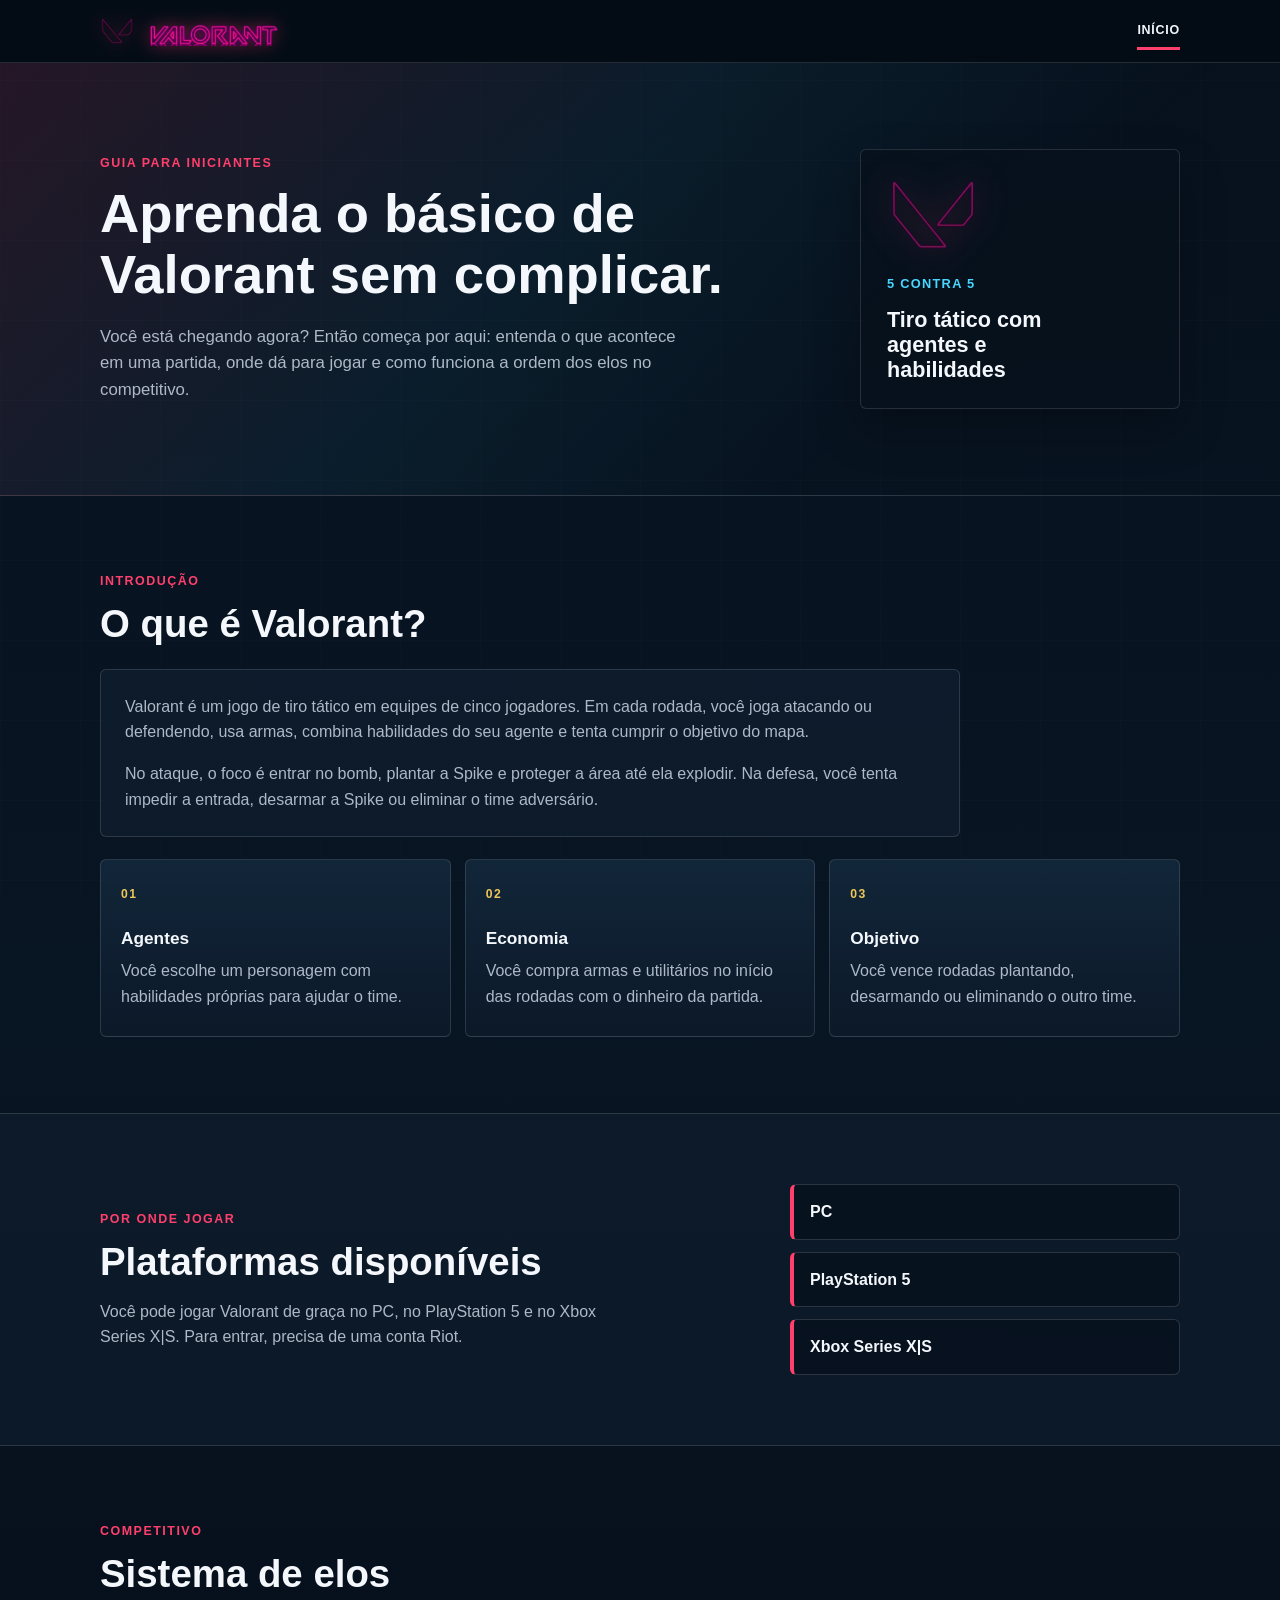
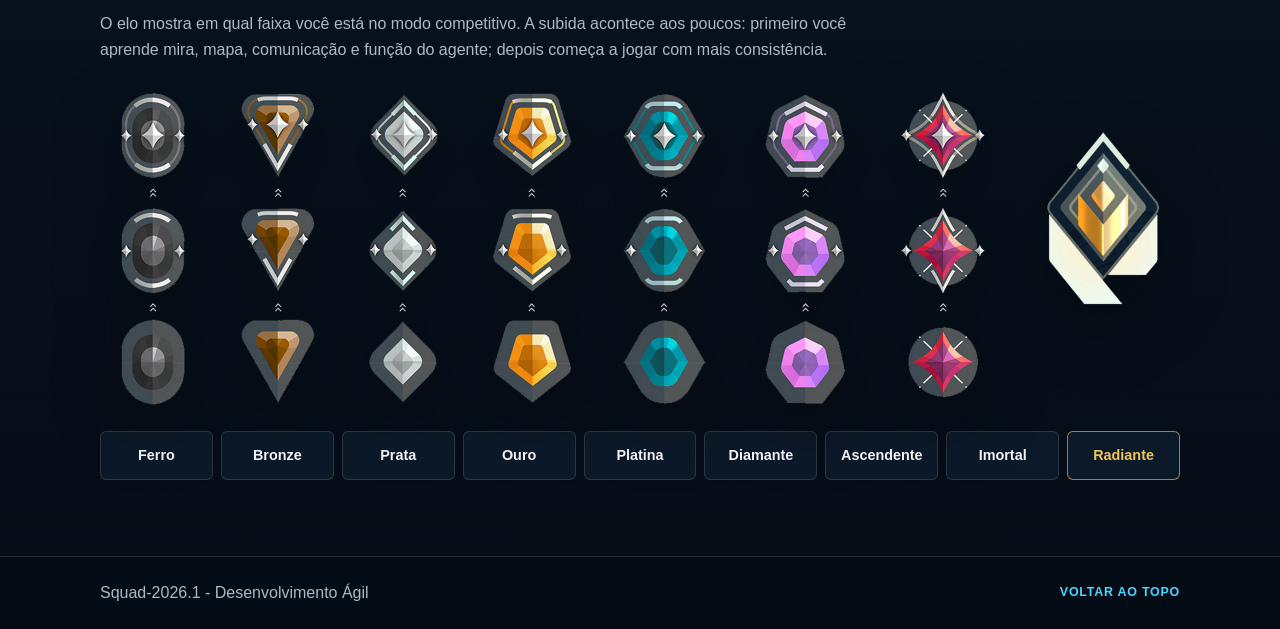
==== index.html @ 1f551fde "Add frontend and delivery documentation" ====
<!DOCTYPE html>
<html lang="pt-BR">
<head>
    <meta charset="UTF-8">
    <meta name="viewport" content="width=device-width, initial-scale=1.0">
    <title>Valorant | Início</title>
    <link rel="stylesheet" href="style.css">
</head>
<body>
    <!-- Cabeçalho -->
    <header class="site-header">
        <div class="container header-row">
            <a class="brand-logo" href="#inicio" aria-label="Valorant - início">
                <img class="brand-mark" src="assets/valorant-mark-transparent.png" alt="">
                <img class="brand-wordmark" src="assets/valorant-logo-transparent.png" alt="Valorant">
            </a>

            <nav class="nav-links" aria-label="Navegação principal">
                <a class="active" href="#inicio">Início</a>
            </nav>
        </div>
    </header>

    <main>
        <!-- Início -->
        <section class="hero-section" id="inicio">
            <div class="container hero-grid">
                <div class="hero-copy">
                    <p class="eyebrow">Guia para iniciantes</p>
                    <h1>Aprenda o básico de Valorant sem complicar.</h1>
                    <p>
                        Você está chegando agora? Então começa por aqui: entenda o que
                        acontece em uma partida, onde dá para jogar e como funciona a
                        ordem dos elos no competitivo.
                    </p>
                </div>

                <div class="hero-card" aria-label="Resumo rápido">
                    <img src="assets/valorant-mark-transparent.png" alt="">
                    <p>5 contra 5</p>
                    <strong>Tiro tático com agentes e habilidades</strong>
                </div>
            </div>
        </section>

        <!-- Introdução ao jogo -->
        <section class="container intro-section" aria-labelledby="intro-title">
            <div class="section-heading">
                <p class="eyebrow">Introdução</p>
                <h2 id="intro-title">O que é Valorant?</h2>
            </div>

            <div class="text-panel">
                <p>
                    Valorant é um jogo de tiro tático em equipes de cinco jogadores.
                    Em cada rodada, você joga atacando ou defendendo, usa armas,
                    combina habilidades do seu agente e tenta cumprir o objetivo do
                    mapa.
                </p>
                <p>
                    No ataque, o foco é entrar no bomb, plantar a Spike e proteger a
                    área até ela explodir. Na defesa, você tenta impedir a entrada,
                    desarmar a Spike ou eliminar o time adversário.
                </p>
            </div>

            <div class="basics-grid" aria-label="Básicos de uma partida">
                <article>
                    <span>01</span>
                    <h3>Agentes</h3>
                    <p>Você escolhe um personagem com habilidades próprias para ajudar o time.</p>
                </article>

                <article>
                    <span>02</span>
                    <h3>Economia</h3>
                    <p>Você compra armas e utilitários no início das rodadas com o dinheiro da partida.</p>
                </article>

                <article>
                    <span>03</span>
                    <h3>Objetivo</h3>
                    <p>Você vence rodadas plantando, desarmando ou eliminando o outro time.</p>
                </article>
            </div>
        </section>

        <!-- Plataformas -->
        <section class="platform-band" id="plataformas">
            <div class="container platform-grid">
                <div>
                    <p class="eyebrow">Por onde jogar</p>
                    <h2>Plataformas disponíveis</h2>
                    <p>
                        Você pode jogar Valorant de graça no PC, no PlayStation 5 e
                        no Xbox Series X|S. Para entrar, precisa de uma conta Riot.
                    </p>
                </div>

                <ul class="platform-list" aria-label="Lista de plataformas">
                    <li>PC</li>
                    <li>PlayStation 5</li>
                    <li>Xbox Series X|S</li>
                </ul>
            </div>
        </section>

        <!-- Sistema de elos -->
        <section class="container ranks-section" id="elos">
            <div class="section-heading">
                <p class="eyebrow">Competitivo</p>
                <h2>Sistema de elos</h2>
                <p>
                    O elo mostra em qual faixa você está no modo competitivo. A subida
                    acontece aos poucos: primeiro você aprende mira, mapa, comunicação
                    e função do agente; depois começa a jogar com mais consistência.
                </p>
            </div>

            <figure class="rank-showcase">
                <img src="assets/valorant-ranks-transparent.png" alt="Ícones dos elos de Valorant, de Ferro até Radiante">
            </figure>

            <ol class="rank-list" aria-label="Ordem dos elos">
                <li>Ferro</li>
                <li>Bronze</li>
                <li>Prata</li>
                <li>Ouro</li>
                <li>Platina</li>
                <li>Diamante</li>
                <li>Ascendente</li>
                <li>Imortal</li>
                <li>Radiante</li>
            </ol>
        </section>
    </main>

    <footer class="site-footer">
        <div class="container footer-row">
            <p>Squad-2026.1 - Desenvolvimento Ágil</p>
            <a href="#inicio">Voltar ao topo</a>
        </div>
    </footer>
</body>
</html>
---- style.css ----
:root {
    /* Variáveis de cor usadas no site inteiro. */
    --bg: #07111d;
    --bg-soft: #0c1a2a;
    --panel: #101f30;
    --panel-light: #14283c;
    --text: #f4f7fb;
    --muted: #aeb9c7;
    --line: rgba(255, 255, 255, 0.13);
    --accent: #ff3f6c;
    --accent-dark: #c91f48;
    --cyan: #49d6ff;
    --gold: #f0c65a;
}

* {
    box-sizing: border-box;
}

html {
    scroll-behavior: smooth;
}

body {
    min-height: 100vh;
    margin: 0;
    background:
        linear-gradient(180deg, #07111d 0%, #081523 45%, #050c16 100%),
        #07111d;
    color: var(--text);
    font-family: Bahnschrift, "Trebuchet MS", "Segoe UI", sans-serif;
    line-height: 1.6;
}

body::before {
    /* Desenha as linhas finas do fundo. */
    position: fixed;
    inset: 0;
    z-index: -1;
    pointer-events: none;
    content: "";
    background-image:
        linear-gradient(rgba(255, 255, 255, 0.035) 1px, transparent 1px),
        linear-gradient(90deg, rgba(255, 255, 255, 0.025) 1px, transparent 1px);
    background-size: 80px 80px;
    opacity: 0.55;
}

img {
    display: block;
    max-width: 100%;
}

a {
    color: inherit;
}

.container {
    width: min(1080px, calc(100% - 32px));
    margin: 0 auto;
}

.site-header {
    /* Mantém o cabeçalho preso no topo ao rolar a página. */
    position: sticky;
    top: 0;
    z-index: 20;
    border-bottom: 1px solid var(--line);
    background: rgba(4, 12, 22, 0.94);
    backdrop-filter: blur(14px);
}

.header-row {
    display: flex;
    min-height: 62px;
    align-items: center;
    justify-content: space-between;
    gap: 22px;
}

.brand-logo {
    /* Junta o símbolo com o nome do Valorant. */
    display: inline-flex;
    align-items: center;
    gap: 9px;
    text-decoration: none;
    outline-offset: 8px;
}

.brand-mark {
    width: 34px;
    height: 34px;
    object-fit: contain;
    filter: drop-shadow(0 0 9px rgba(255, 63, 108, 0.5));
}

.brand-wordmark {
    width: 146px;
    height: auto;
    filter: brightness(1.55) saturate(1.35) drop-shadow(0 0 9px rgba(255, 63, 108, 0.42));
}

.nav-links {
    display: flex;
    align-items: stretch;
    gap: 22px;
}

.nav-links a {
    position: relative;
    display: inline-flex;
    min-height: 62px;
    align-items: center;
    color: rgba(244, 247, 251, 0.62);
    font-size: 0.78rem;
    font-weight: 800;
    letter-spacing: 0.06em;
    text-decoration: none;
    text-transform: uppercase;
}

.nav-links a::after {
    position: absolute;
    right: 0;
    bottom: 12px;
    left: 0;
    height: 3px;
    content: "";
    background: var(--accent);
    transform: scaleX(0);
    transform-origin: left;
    transition: transform 160ms ease;
}

.nav-links a:hover,
.nav-links a:focus-visible,
.nav-links a.active {
    color: var(--text);
}

.nav-links a:hover::after,
.nav-links a:focus-visible::after,
.nav-links a.active::after {
    transform: scaleX(1);
}

.hero-section {
    border-bottom: 1px solid var(--line);
    background: linear-gradient(135deg, rgba(255, 63, 108, 0.12), rgba(73, 214, 255, 0.06) 42%, transparent 72%);
}

.hero-grid {
    /* Divide a primeira seção em duas colunas. */
    display: grid;
    grid-template-columns: minmax(0, 1fr) minmax(230px, 320px);
    gap: clamp(24px, 5vw, 58px);
    align-items: center;
    padding: clamp(50px, 8vw, 86px) 0;
}

.eyebrow {
    margin: 0 0 10px;
    color: var(--accent);
    font-size: 0.78rem;
    font-weight: 900;
    letter-spacing: 0.12em;
    text-transform: uppercase;
}

h1,
h2,
h3,
p {
    margin-top: 0;
}

h1,
h2,
h3 {
    line-height: 1.12;
}

h1 {
    max-width: 760px;
    margin-bottom: 18px;
    font-size: clamp(2rem, 5vw, 3.4rem);
    font-weight: 900;
}

h2 {
    margin-bottom: 16px;
    font-size: clamp(1.55rem, 3.5vw, 2.4rem);
}

h3 {
    margin-bottom: 10px;
    font-size: 1.08rem;
}

p {
    color: var(--muted);
}

.hero-copy p:last-child {
    max-width: 62ch;
    margin-bottom: 0;
    font-size: 1.05rem;
}

.hero-card {
    display: grid;
    gap: 12px;
    padding: 26px;
    border: 1px solid var(--line);
    border-radius: 6px;
    background: rgba(7, 17, 29, 0.72);
    box-shadow: 0 20px 45px rgba(0, 0, 0, 0.26);
}

.hero-card img {
    width: 92px;
    filter: drop-shadow(0 0 18px rgba(255, 63, 108, 0.42));
}

.hero-card p {
    margin: 8px 0 0;
    color: var(--cyan);
    font-size: 0.8rem;
    font-weight: 900;
    letter-spacing: 0.1em;
    text-transform: uppercase;
}

.hero-card strong {
    max-width: 18ch;
    font-size: 1.35rem;
    line-height: 1.16;
}

.intro-section,
.ranks-section {
    padding: clamp(48px, 7vw, 76px) 0;
}

.section-heading {
    max-width: 760px;
    margin-bottom: 24px;
}

.section-heading p:last-child {
    margin-bottom: 0;
}

.text-panel {
    /* Deixa textos maiores dentro de uma caixa. */
    max-width: 860px;
    margin-bottom: 22px;
    padding: 24px;
    border: 1px solid var(--line);
    border-radius: 6px;
    background: rgba(16, 31, 48, 0.72);
}

.text-panel p:last-child {
    margin-bottom: 0;
}

.basics-grid {
    /* Organiza os três cards do básico. */
    display: grid;
    grid-template-columns: repeat(3, minmax(0, 1fr));
    gap: 14px;
}

.basics-grid article {
    min-height: 178px;
    padding: 20px;
    border: 1px solid var(--line);
    border-radius: 6px;
    background: linear-gradient(180deg, rgba(20, 40, 60, 0.9), rgba(12, 26, 42, 0.86));
}

.basics-grid span {
    display: inline-flex;
    margin-bottom: 24px;
    color: var(--gold);
    font-size: 0.76rem;
    font-weight: 900;
    letter-spacing: 0.12em;
}

.basics-grid p {
    margin-bottom: 0;
}

.platform-band {
    border-block: 1px solid var(--line);
    background: rgba(16, 31, 48, 0.6);
}

.platform-grid {
    /* Coloca texto e lista de plataformas lado a lado. */
    display: grid;
    grid-template-columns: minmax(0, 1fr) minmax(260px, 390px);
    gap: clamp(24px, 5vw, 52px);
    align-items: center;
    padding: clamp(42px, 7vw, 70px) 0;
}

.platform-grid p:last-child {
    max-width: 60ch;
    margin-bottom: 0;
}

.platform-list {
    display: grid;
    gap: 12px;
    margin: 0;
    padding: 0;
    list-style: none;
}

.platform-list li {
    padding: 14px 16px;
    border: 1px solid rgba(255, 255, 255, 0.15);
    border-left: 4px solid var(--accent);
    border-radius: 6px;
    background: rgba(7, 17, 29, 0.75);
    color: var(--text);
    font-weight: 900;
}

.rank-showcase {
    /* Espaço da imagem dos elos. */
    margin: 30px 0 26px;
}

.rank-showcase img {
    width: min(100%, 1040px);
    margin: 0 auto;
    filter: drop-shadow(0 22px 34px rgba(0, 0, 0, 0.36));
}

.rank-list {
    display: grid;
    grid-template-columns: repeat(9, minmax(84px, 1fr));
    gap: 8px;
    margin: 0;
    padding: 0;
    list-style: none;
}

.rank-list li {
    padding: 12px 10px;
    border: 1px solid var(--line);
    border-radius: 6px;
    background: rgba(16, 31, 48, 0.72);
    color: var(--text);
    font-size: 0.9rem;
    font-weight: 900;
    text-align: center;
}

.rank-list li:last-child {
    border-color: rgba(240, 198, 90, 0.62);
    color: var(--gold);
}

.site-footer {
    border-top: 1px solid var(--line);
    background: rgba(4, 12, 22, 0.9);
}

.footer-row {
    display: flex;
    min-height: 72px;
    align-items: center;
    justify-content: space-between;
    gap: 16px;
}

.site-footer p {
    margin: 0;
}

.site-footer a {
    color: var(--cyan);
    font-size: 0.78rem;
    font-weight: 900;
    letter-spacing: 0.06em;
    text-decoration: none;
    text-transform: uppercase;
}

.site-footer a:hover,
.site-footer a:focus-visible {
    color: var(--text);
}

@media (max-width: 860px) {
    /* Em telas menores, as colunas viram uma embaixo da outra. */
    .hero-grid,
    .platform-grid {
        grid-template-columns: 1fr;
    }

    .hero-card {
        grid-template-columns: 86px 1fr;
        align-items: center;
    }

    .hero-card p {
        margin-top: 0;
    }

    .basics-grid {
        grid-template-columns: 1fr;
    }

    .rank-list {
        grid-template-columns: repeat(3, minmax(0, 1fr));
    }
}

@media (max-width: 640px) {
    /* Ajustes para telas bem pequenas. */
    .container {
        width: min(100% - 24px, 1080px);
    }

    .header-row {
        min-height: 58px;
        gap: 12px;
    }

    .brand-mark {
        width: 30px;
        height: 30px;
    }

    .brand-wordmark {
        width: 118px;
    }

    .nav-links {
        gap: 12px;
    }

    .nav-links a {
        min-height: 58px;
        font-size: 0.68rem;
        letter-spacing: 0.02em;
    }

    h1 {
        font-size: clamp(1.85rem, 9.5vw, 2.55rem);
    }

    .hero-grid {
        padding: 42px 0;
    }

    .hero-card {
        grid-template-columns: 1fr;
        padding: 20px;
    }

    .hero-card img {
        width: 64px;
    }

    .hero-card strong {
        max-width: none;
        font-size: 1.14rem;
    }

    .text-panel,
    .basics-grid article {
        padding: 18px;
    }

    .footer-row {
        align-items: flex-start;
        flex-direction: column;
        padding: 18px 0;
    }
}
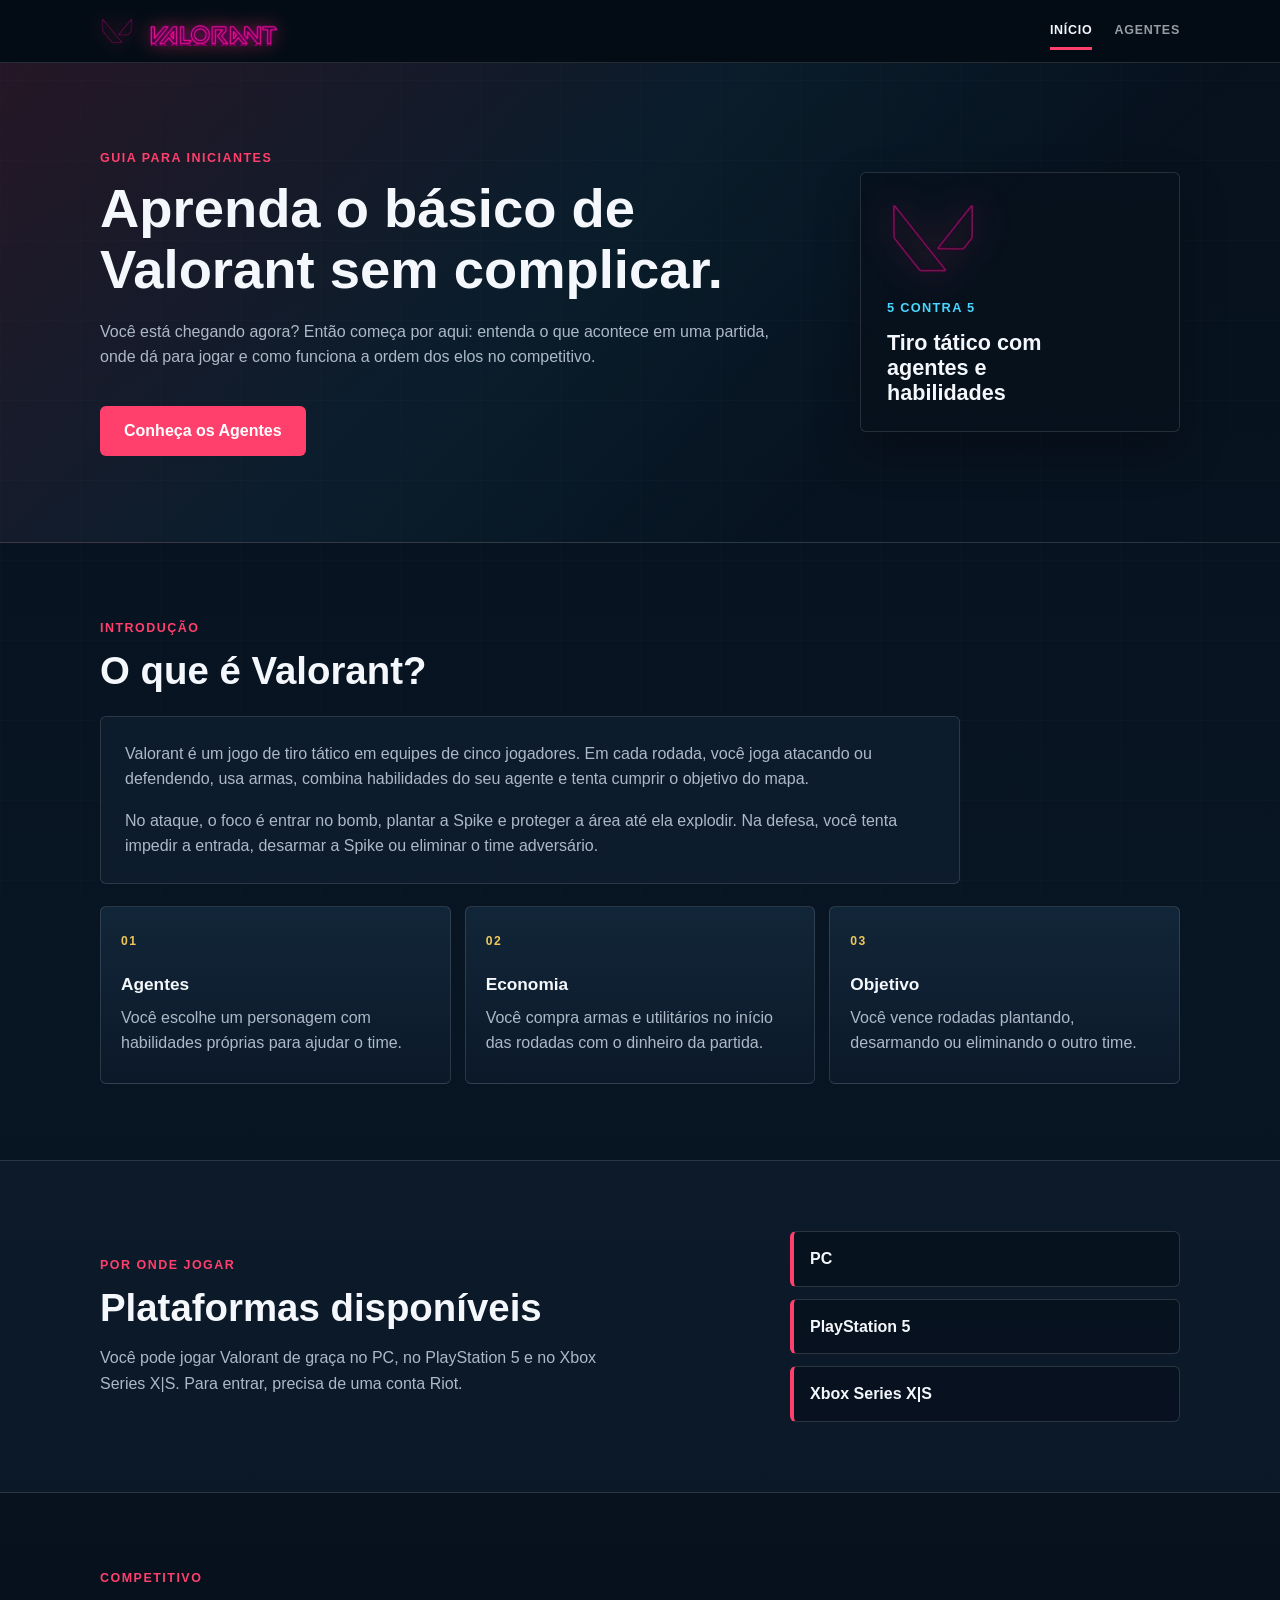
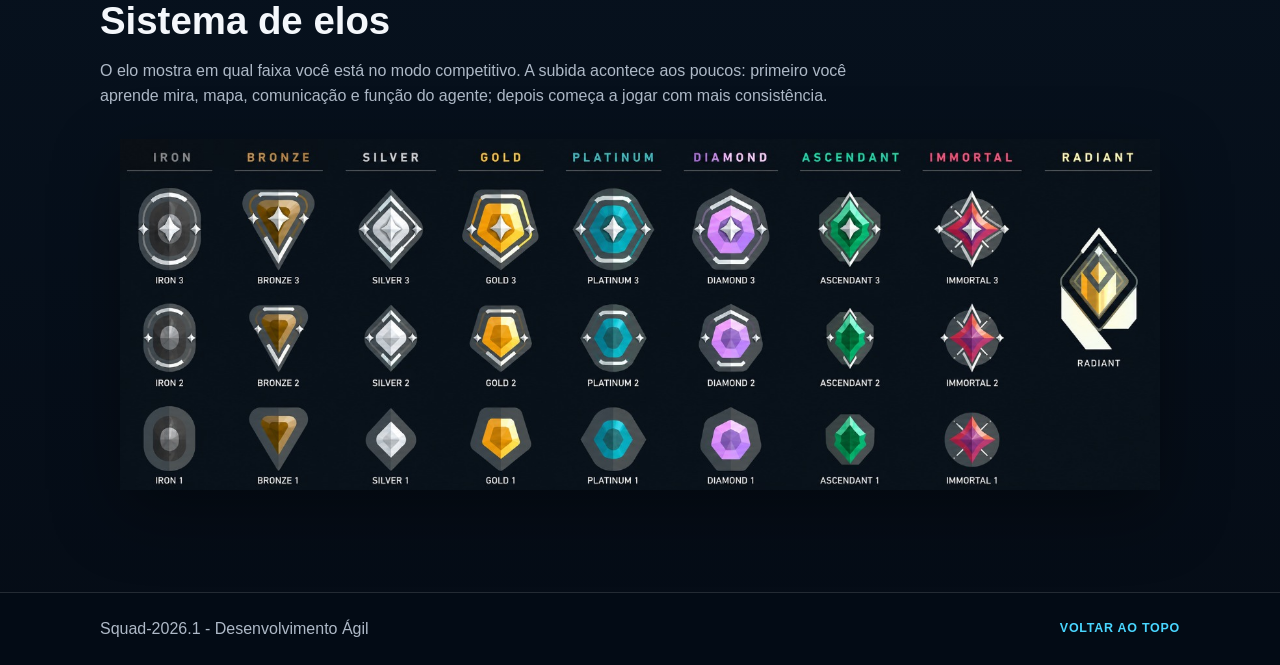
==== commit 99fd24c1: "Update frontend and add agents page" ====
--- a/index.html
+++ b/index.html
@@ -1,11 +1,13 @@
 <!DOCTYPE html>
 <html lang="pt-BR">
+
 <head>
     <meta charset="UTF-8">
     <meta name="viewport" content="width=device-width, initial-scale=1.0">
     <title>Valorant | Início</title>
     <link rel="stylesheet" href="style.css">
 </head>
+
 <body>
     <!-- Cabeçalho -->
     <header class="site-header">
@@ -17,6 +19,7 @@
 
             <nav class="nav-links" aria-label="Navegação principal">
                 <a class="active" href="#inicio">Início</a>
+                <a href="agentes.html">Agentes</a>
             </nav>
         </div>
     </header>
@@ -33,6 +36,9 @@
                         acontece em uma partida, onde dá para jogar e como funciona a
                         ordem dos elos no competitivo.
                     </p>
+                    <a href="agentes.html" class="btn-agentes">
+                        Conheça os Agentes
+                    </a>
                 </div>
 
                 <div class="hero-card" aria-label="Resumo rápido">
@@ -118,20 +124,9 @@
             </div>
 
             <figure class="rank-showcase">
-                <img src="assets/valorant-ranks-transparent.png" alt="Ícones dos elos de Valorant, de Ferro até Radiante">
+                <img src="assets/elos.jpeg"
+                    alt="Ícones dos elos de Valorant, de Ferro até Radiante">
             </figure>
-
-            <ol class="rank-list" aria-label="Ordem dos elos">
-                <li>Ferro</li>
-                <li>Bronze</li>
-                <li>Prata</li>
-                <li>Ouro</li>
-                <li>Platina</li>
-                <li>Diamante</li>
-                <li>Ascendente</li>
-                <li>Imortal</li>
-                <li>Radiante</li>
-            </ol>
         </section>
     </main>
 
@@ -142,4 +137,5 @@
         </div>
     </footer>
 </body>
-</html>
+
+</html>
--- a/style.css
+++ b/style.css
@@ -398,6 +398,7 @@
 }
 
 @media (max-width: 860px) {
+
     /* Em telas menores, as colunas viram uma embaixo da outra. */
     .hero-grid,
     .platform-grid {
@@ -423,6 +424,7 @@
 }
 
 @media (max-width: 640px) {
+
     /* Ajustes para telas bem pequenas. */
     .container {
         width: min(100% - 24px, 1080px);
@@ -485,3 +487,565 @@
         padding: 18px 0;
     }
 }
+
+/* ── Página de Agentes ── */
+
+.agents-hero {
+    border-bottom: 1px solid var(--line);
+    background: linear-gradient(135deg, rgba(73, 214, 255, 0.10), rgba(255, 63, 108, 0.07) 50%, transparent 72%);
+    padding: clamp(48px, 7vw, 80px) 0;
+}
+
+.agents-hero h1 {
+    margin-bottom: 12px;
+}
+
+.agents-hero p {
+    max-width: 56ch;
+    font-size: 1.05rem;
+    margin-bottom: 0;
+}
+
+.role-filter {
+    display: flex;
+    gap: 10px;
+    flex-wrap: wrap;
+    margin-top: 28px;
+}
+
+.role-btn {
+    display: inline-flex;
+    align-items: center;
+    gap: 8px;
+    padding: 8px 18px;
+    border: 1px solid var(--line);
+    border-radius: 4px;
+    background: rgba(16, 31, 48, 0.72);
+    color: var(--muted);
+    font-family: inherit;
+    font-size: 0.78rem;
+    font-weight: 900;
+    letter-spacing: 0.08em;
+    text-transform: uppercase;
+    cursor: pointer;
+    transition: border-color 140ms, color 140ms, background 140ms;
+}
+
+.role-btn:hover {
+    border-color: rgba(255, 255, 255, 0.3);
+    color: var(--text);
+}
+
+.role-btn.active {
+    border-color: var(--accent);
+    background: rgba(255, 63, 108, 0.14);
+    color: var(--text);
+}
+
+.role-btn .role-dot {
+    width: 8px;
+    height: 8px;
+    border-radius: 50%;
+    flex-shrink: 0;
+}
+
+.agents-page {
+    padding: clamp(48px, 7vw, 76px) 0;
+    display: flex;
+    flex-direction: column;
+    gap: clamp(48px, 7vw, 72px);
+}
+
+.role-section {
+    transition: opacity 240ms ease;
+}
+
+.role-section.hidden {
+    display: none;
+}
+
+.role-header {
+    display: flex;
+    align-items: flex-end;
+    justify-content: space-between;
+    gap: 16px;
+    margin-bottom: 22px;
+    padding-bottom: 18px;
+    border-bottom: 1px solid var(--line);
+}
+
+.role-title-group {
+    display: flex;
+    flex-direction: column;
+    gap: 4px;
+}
+
+.role-label {
+    display: inline-flex;
+    align-items: center;
+    gap: 8px;
+    margin: 0 0 6px;
+    color: var(--accent);
+    font-size: 0.78rem;
+    font-weight: 900;
+    letter-spacing: 0.12em;
+    text-transform: uppercase;
+}
+
+.role-label .role-dot {
+    width: 8px;
+    height: 8px;
+    border-radius: 50%;
+}
+
+.role-header h2 {
+    margin: 0;
+}
+
+.role-desc {
+    max-width: 52ch;
+    margin: 0;
+    font-size: 0.9rem;
+}
+
+.scroll-hint {
+    display: flex;
+    align-items: center;
+    gap: 8px;
+    color: var(--muted);
+    font-size: 0.72rem;
+    font-weight: 900;
+    letter-spacing: 0.08em;
+    text-transform: uppercase;
+    white-space: nowrap;
+    flex-shrink: 0;
+}
+
+.scroll-hint svg {
+    opacity: 0.5;
+}
+
+.agents-track-wrapper {
+    position: relative;
+}
+
+.agents-track-wrapper::after {
+    content: "";
+    position: absolute;
+    top: 0;
+    right: 0;
+    bottom: 0;
+    width: 60px;
+    background: linear-gradient(to right, transparent, var(--bg));
+    pointer-events: none;
+    border-radius: 0 6px 6px 0;
+}
+
+.agents-track {
+    display: flex;
+    gap: 14px;
+    overflow-x: auto;
+    scroll-snap-type: x mandatory;
+    -webkit-overflow-scrolling: touch;
+    padding-bottom: 12px;
+    cursor: grab;
+    user-select: none;
+}
+
+.agents-track:active {
+    cursor: grabbing;
+}
+
+.agents-track::-webkit-scrollbar {
+    height: 4px;
+}
+
+.agents-track::-webkit-scrollbar-track {
+    background: var(--panel);
+    border-radius: 2px;
+}
+
+.agents-track::-webkit-scrollbar-thumb {
+    background: rgba(255, 255, 255, 0.15);
+    border-radius: 2px;
+}
+
+/* ── Card de agente ── */
+.agent-card {
+    flex: 0 0 178px;
+    scroll-snap-align: start;
+    border: 1px solid var(--line);
+    border-radius: 6px;
+    background: linear-gradient(180deg, rgba(20, 40, 60, 0.9), rgba(12, 26, 42, 0.86));
+    cursor: pointer;
+    transition: border-color 160ms, transform 160ms, box-shadow 160ms;
+    overflow: hidden;
+    position: relative;
+}
+
+.agent-card:hover {
+    border-color: rgba(255, 255, 255, 0.28);
+    transform: translateY(-4px);
+    box-shadow: 0 18px 36px rgba(0, 0, 0, 0.36);
+}
+
+.agent-card:hover .agent-overlay-icon {
+    opacity: 1;
+}
+
+.agent-photo {
+    width: 100%;
+    height: 200px;
+    object-fit: cover;
+    object-position: top center;
+    display: block;
+    background: rgba(12, 26, 42, 0.86);
+
+    background-image:
+        linear-gradient(135deg, rgba(255, 63, 108, 0.06) 0%, transparent 60%),
+        linear-gradient(rgba(255, 255, 255, 0.035) 1px, transparent 1px),
+        linear-gradient(90deg, rgba(255, 255, 255, 0.025) 1px, transparent 1px);
+    background-size: 100% 100%, 20px 20px, 20px 20px;
+}
+
+.agent-photo-placeholder {
+    width: 100%;
+    height: 200px;
+    display: flex;
+    flex-direction: column;
+    align-items: center;
+    justify-content: center;
+    gap: 8px;
+    background: linear-gradient(180deg, rgba(20, 40, 60, 0.95), rgba(8, 21, 35, 0.95));
+    color: rgba(255, 255, 255, 0.18);
+    font-size: 0.7rem;
+    font-weight: 900;
+    letter-spacing: 0.1em;
+    text-transform: uppercase;
+}
+
+.agent-photo-placeholder svg {
+    opacity: 0.2;
+}
+
+.agent-overlay-icon {
+    position: absolute;
+    top: 10px;
+    right: 10px;
+    width: 28px;
+    height: 28px;
+    border-radius: 50%;
+    background: rgba(255, 63, 108, 0.85);
+    display: flex;
+    align-items: center;
+    justify-content: center;
+    opacity: 0;
+    transition: opacity 160ms;
+}
+
+.agent-info {
+    padding: 14px 14px 16px;
+}
+
+.agent-name {
+    margin: 0 0 4px;
+    font-size: 1rem;
+    font-weight: 900;
+    color: var(--text);
+    line-height: 1.1;
+}
+
+.agent-real-name {
+    margin: 0;
+    font-size: 0.74rem;
+    color: var(--muted);
+}
+
+.modal-backdrop {
+    position: fixed;
+    inset: 0;
+    z-index: 100;
+    background: rgba(4, 12, 22, 0.82);
+    backdrop-filter: blur(12px);
+    display: flex;
+    align-items: center;
+    justify-content: center;
+    padding: 24px;
+    opacity: 0;
+    pointer-events: none;
+    transition: opacity 220ms ease;
+}
+
+.modal-backdrop.open {
+    opacity: 1;
+    pointer-events: all;
+}
+
+.modal {
+    position: relative;
+    width: min(820px, 100%);
+    max-height: 88vh;
+    border: 1px solid var(--line);
+    border-radius: 8px;
+    background: linear-gradient(160deg, rgba(16, 31, 48, 0.98), rgba(8, 19, 32, 0.98));
+    box-shadow: 0 32px 80px rgba(0, 0, 0, 0.6);
+    display: grid;
+    grid-template-columns: 280px 1fr;
+    overflow: hidden;
+    transform: translateY(18px) scale(0.97);
+    transition: transform 220ms ease;
+}
+
+.modal-backdrop.open .modal {
+    transform: none;
+}
+
+.modal-photo-col {
+    position: relative;
+    background: linear-gradient(180deg, rgba(20, 40, 60, 0.95), rgba(8, 21, 35, 0.95));
+    overflow: hidden;
+}
+
+.modal-photo {
+    width: 100%;
+    height: 100%;
+    min-height: 360px;
+    object-fit: cover;
+    object-position: top center;
+    display: block;
+}
+
+.modal-photo-placeholder {
+    width: 100%;
+    min-height: 360px;
+    display: flex;
+    flex-direction: column;
+    align-items: center;
+    justify-content: center;
+    gap: 10px;
+    color: rgba(255, 255, 255, 0.15);
+    font-size: 0.7rem;
+    font-weight: 900;
+    letter-spacing: 0.1em;
+    text-transform: uppercase;
+}
+
+.modal-role-badge {
+    position: absolute;
+    bottom: 16px;
+    left: 16px;
+    display: inline-flex;
+    align-items: center;
+    gap: 6px;
+    padding: 5px 12px;
+    border-radius: 4px;
+    background: rgba(4, 12, 22, 0.82);
+    border: 1px solid var(--line);
+    font-size: 0.72rem;
+    font-weight: 900;
+    letter-spacing: 0.1em;
+    text-transform: uppercase;
+    color: var(--text);
+}
+
+.modal-content {
+    padding: 28px 28px 28px;
+    overflow-y: auto;
+    display: flex;
+    flex-direction: column;
+    gap: 20px;
+}
+
+.modal-header {
+    padding-right: 36px;
+}
+
+.modal-eyebrow {
+    margin: 0 0 6px;
+    color: var(--accent);
+    font-size: 0.72rem;
+    font-weight: 900;
+    letter-spacing: 0.12em;
+    text-transform: uppercase;
+}
+
+.modal-name {
+    margin: 0 0 2px;
+    font-size: clamp(1.6rem, 4vw, 2.1rem);
+    font-weight: 900;
+    line-height: 1.05;
+}
+
+.modal-real-name {
+    margin: 0;
+    color: var(--muted);
+    font-size: 0.9rem;
+}
+
+.modal-divider {
+    height: 1px;
+    background: var(--line);
+    border: none;
+    margin: 0;
+}
+
+.modal-bio {
+    margin: 0;
+    font-size: 0.95rem;
+    line-height: 1.65;
+    color: var(--muted);
+}
+
+.abilities-label {
+    margin: 0 0 12px;
+    font-size: 0.72rem;
+    font-weight: 900;
+    letter-spacing: 0.12em;
+    text-transform: uppercase;
+    color: var(--text);
+}
+
+.abilities-grid {
+    display: grid;
+    grid-template-columns: 1fr 1fr;
+    gap: 10px;
+}
+
+.ability-item {
+    padding: 12px 14px;
+    border: 1px solid var(--line);
+    border-radius: 6px;
+    background: rgba(7, 17, 29, 0.72);
+}
+
+.ability-key {
+    display: inline-block;
+    margin-bottom: 6px;
+    padding: 2px 7px;
+    border-radius: 3px;
+    background: rgba(255, 255, 255, 0.08);
+    color: var(--cyan);
+    font-size: 0.68rem;
+    font-weight: 900;
+    letter-spacing: 0.1em;
+}
+
+.ability-name {
+    margin: 0 0 4px;
+    font-size: 0.86rem;
+    font-weight: 900;
+    color: var(--text);
+}
+
+.ability-desc {
+    margin: 0;
+    font-size: 0.78rem;
+    color: var(--muted);
+    line-height: 1.5;
+}
+
+.modal-close {
+    position: absolute;
+    top: 14px;
+    right: 14px;
+    width: 34px;
+    height: 34px;
+    border: 1px solid var(--line);
+    border-radius: 4px;
+    background: rgba(7, 17, 29, 0.72);
+    color: var(--muted);
+    font-size: 1.2rem;
+    line-height: 1;
+    cursor: pointer;
+    display: flex;
+    align-items: center;
+    justify-content: center;
+    transition: color 140ms, border-color 140ms;
+}
+
+.modal-close:hover {
+    color: var(--text);
+    border-color: rgba(255, 255, 255, 0.3);
+}
+
+/* ── Cores por função ── */
+[data-role="duelista"] .role-label,
+[data-role="duelista"] .role-btn {
+    --role-color: #ff3f6c;
+}
+
+[data-role="iniciador"] .role-label,
+[data-role="iniciador"] .role-btn {
+    --role-color: #49d6ff;
+}
+
+[data-role="controlador"] .role-label,
+[data-role="controlador"] .role-btn {
+    --role-color: #a78bfa;
+}
+
+[data-role="sentinela"] .role-label,
+[data-role="sentinela"] .role-btn {
+    --role-color: #f0c65a;
+}
+
+.dot-duelista {
+    background: #ff3f6c;
+}
+
+.dot-iniciador {
+    background: #49d6ff;
+}
+
+.dot-controlador {
+    background: #a78bfa;
+}
+
+.dot-sentinela {
+    background: #f0c65a;
+}
+
+@media (max-width: 680px) {
+    .modal {
+        grid-template-columns: 1fr;
+    }
+
+    .modal-photo-col {
+        height: 220px;
+    }
+
+    .modal-photo {
+        min-height: 220px;
+        height: 220px;
+    }
+
+    .modal-photo-placeholder {
+        min-height: 220px;
+    }
+
+    .role-header {
+        flex-direction: column;
+        align-items: flex-start;
+    }
+
+    .abilities-grid {
+        grid-template-columns: 1fr;
+    }
+}
+
+.btn-agentes {
+    display: inline-block;
+    margin-top: 20px;
+    padding: 12px 24px;
+    background: var(--accent);
+    color: white;
+    text-decoration: none;
+    font-weight: 900;
+    border-radius: 6px;
+    transition: 0.2s;
+}
+
+.btn-agentes:hover {
+    background: var(--accent-dark);
+    transform: translateY(-2px);
+}
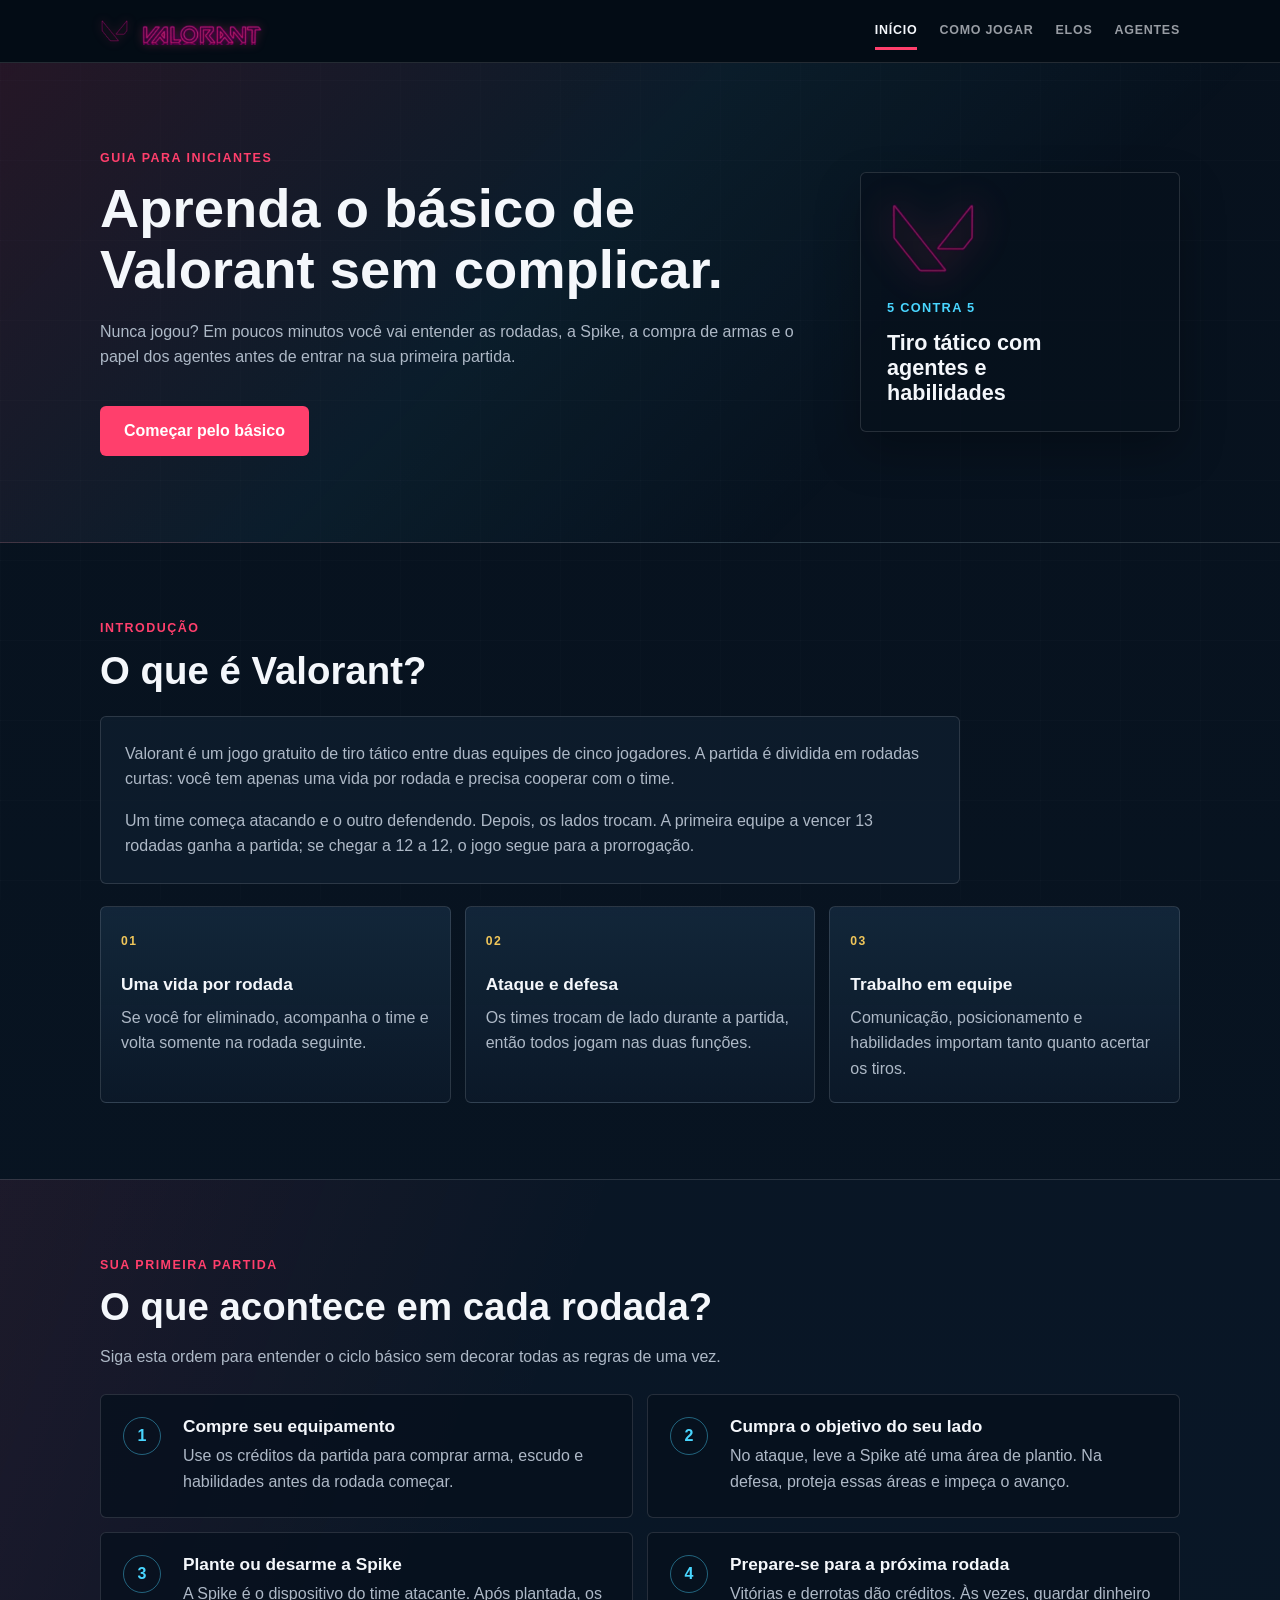
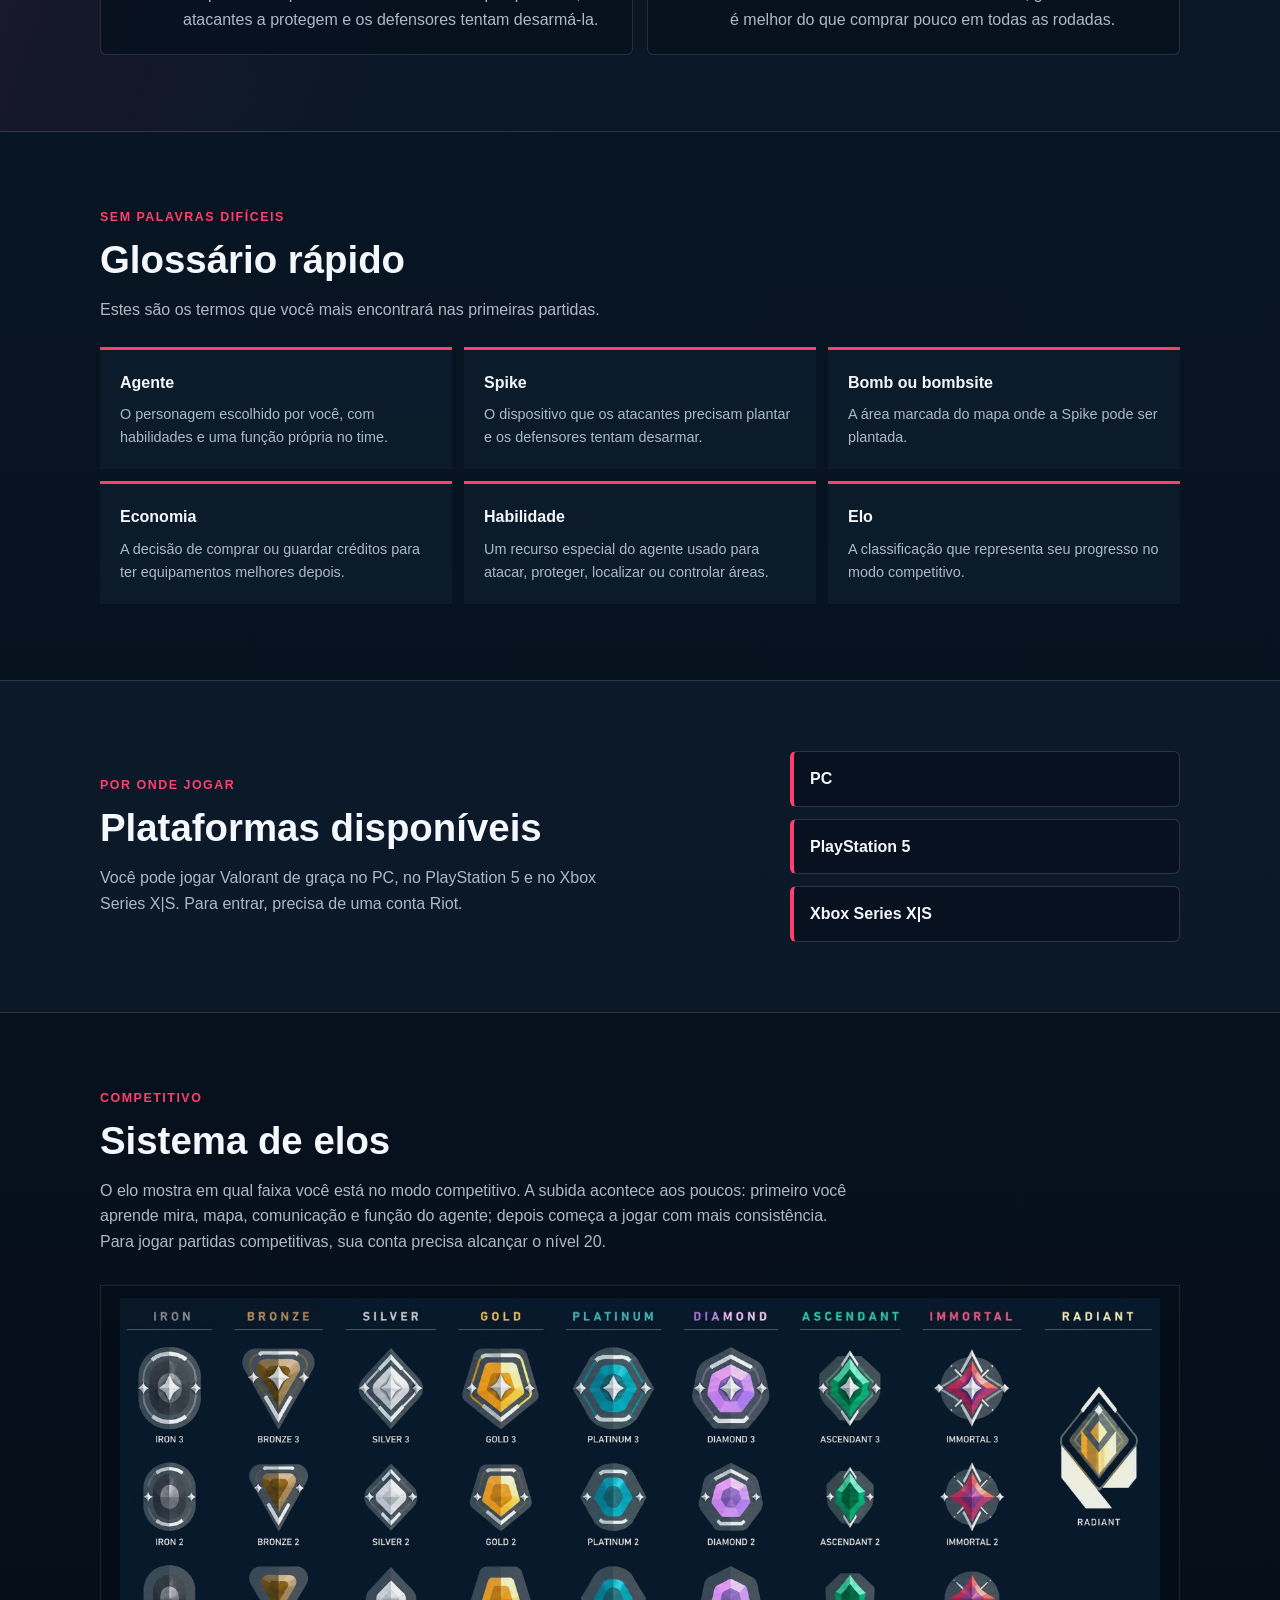
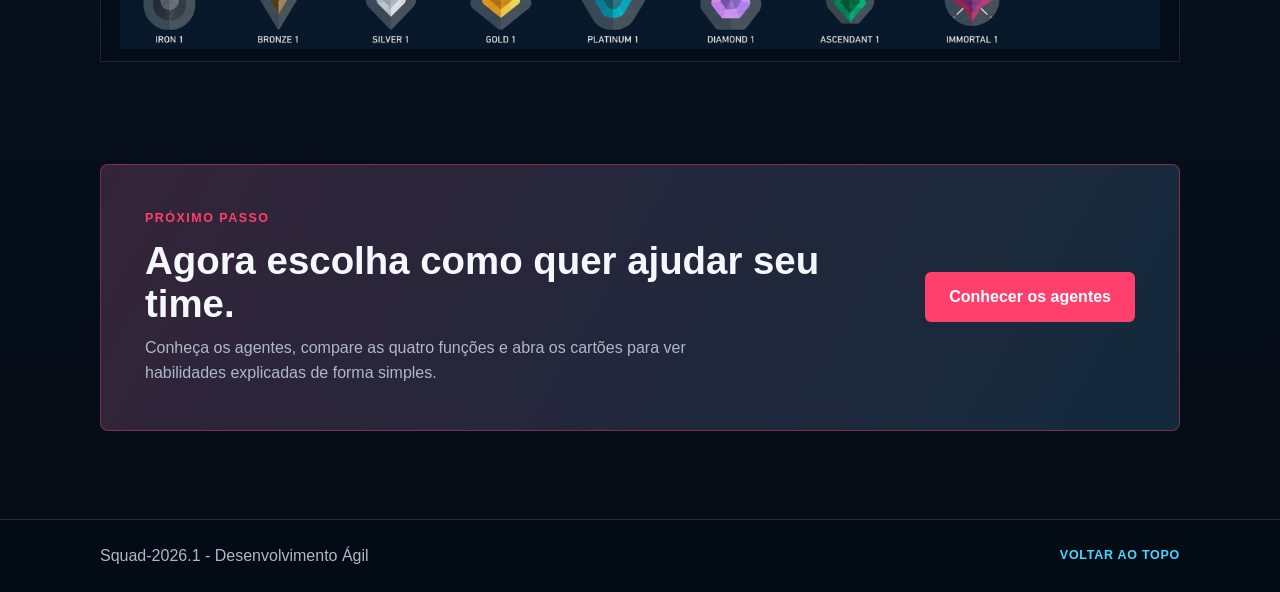
==== commit be0d53e5: "Improve beginner guide and agent catalog" ====
--- a/index.html
+++ b/index.html
@@ -19,6 +19,8 @@
 
             <nav class="nav-links" aria-label="Navegação principal">
                 <a class="active" href="#inicio">Início</a>
+                <a href="#primeira-partida">Como jogar</a>
+                <a href="#elos">Elos</a>
                 <a href="agentes.html">Agentes</a>
             </nav>
         </div>
@@ -32,12 +34,12 @@
                     <p class="eyebrow">Guia para iniciantes</p>
                     <h1>Aprenda o básico de Valorant sem complicar.</h1>
                     <p>
-                        Você está chegando agora? Então começa por aqui: entenda o que
-                        acontece em uma partida, onde dá para jogar e como funciona a
-                        ordem dos elos no competitivo.
+                        Nunca jogou? Em poucos minutos você vai entender as rodadas,
+                        a Spike, a compra de armas e o papel dos agentes antes de
+                        entrar na sua primeira partida.
                     </p>
-                    <a href="agentes.html" class="btn-agentes">
-                        Conheça os Agentes
+                    <a href="#primeira-partida" class="btn-agentes">
+                        Começar pelo básico
                     </a>
                 </div>
 
@@ -58,37 +60,114 @@
 
             <div class="text-panel">
                 <p>
-                    Valorant é um jogo de tiro tático em equipes de cinco jogadores.
-                    Em cada rodada, você joga atacando ou defendendo, usa armas,
-                    combina habilidades do seu agente e tenta cumprir o objetivo do
-                    mapa.
+                    Valorant é um jogo gratuito de tiro tático entre duas equipes de
+                    cinco jogadores. A partida é dividida em rodadas curtas: você tem
+                    apenas uma vida por rodada e precisa cooperar com o time.
                 </p>
                 <p>
-                    No ataque, o foco é entrar no bomb, plantar a Spike e proteger a
-                    área até ela explodir. Na defesa, você tenta impedir a entrada,
-                    desarmar a Spike ou eliminar o time adversário.
+                    Um time começa atacando e o outro defendendo. Depois, os lados
+                    trocam. A primeira equipe a vencer 13 rodadas ganha a partida;
+                    se chegar a 12 a 12, o jogo segue para a prorrogação.
                 </p>
             </div>
 
             <div class="basics-grid" aria-label="Básicos de uma partida">
                 <article>
                     <span>01</span>
-                    <h3>Agentes</h3>
-                    <p>Você escolhe um personagem com habilidades próprias para ajudar o time.</p>
+                    <h3>Uma vida por rodada</h3>
+                    <p>Se você for eliminado, acompanha o time e volta somente na rodada seguinte.</p>
                 </article>
 
                 <article>
                     <span>02</span>
-                    <h3>Economia</h3>
-                    <p>Você compra armas e utilitários no início das rodadas com o dinheiro da partida.</p>
+                    <h3>Ataque e defesa</h3>
+                    <p>Os times trocam de lado durante a partida, então todos jogam nas duas funções.</p>
                 </article>
 
                 <article>
                     <span>03</span>
-                    <h3>Objetivo</h3>
-                    <p>Você vence rodadas plantando, desarmando ou eliminando o outro time.</p>
+                    <h3>Trabalho em equipe</h3>
+                    <p>Comunicação, posicionamento e habilidades importam tanto quanto acertar os tiros.</p>
                 </article>
             </div>
+        </section>
+
+        <!-- Primeira partida -->
+        <section class="learning-band" id="primeira-partida" aria-labelledby="match-title">
+            <div class="container">
+                <div class="section-heading">
+                    <p class="eyebrow">Sua primeira partida</p>
+                    <h2 id="match-title">O que acontece em cada rodada?</h2>
+                    <p>Siga esta ordem para entender o ciclo básico sem decorar todas as regras de uma vez.</p>
+                </div>
+
+                <ol class="match-steps">
+                    <li>
+                        <span>1</span>
+                        <div>
+                            <h3>Compre seu equipamento</h3>
+                            <p>Use os créditos da partida para comprar arma, escudo e habilidades antes da rodada começar.</p>
+                        </div>
+                    </li>
+                    <li>
+                        <span>2</span>
+                        <div>
+                            <h3>Cumpra o objetivo do seu lado</h3>
+                            <p>No ataque, leve a Spike até uma área de plantio. Na defesa, proteja essas áreas e impeça o avanço.</p>
+                        </div>
+                    </li>
+                    <li>
+                        <span>3</span>
+                        <div>
+                            <h3>Plante ou desarme a Spike</h3>
+                            <p>A Spike é o dispositivo do time atacante. Após plantada, os atacantes a protegem e os defensores tentam desarmá-la.</p>
+                        </div>
+                    </li>
+                    <li>
+                        <span>4</span>
+                        <div>
+                            <h3>Prepare-se para a próxima rodada</h3>
+                            <p>Vitórias e derrotas dão créditos. Às vezes, guardar dinheiro é melhor do que comprar pouco em todas as rodadas.</p>
+                        </div>
+                    </li>
+                </ol>
+            </div>
+        </section>
+
+        <!-- Conceitos essenciais -->
+        <section class="container glossary-section" aria-labelledby="glossary-title">
+            <div class="section-heading">
+                <p class="eyebrow">Sem palavras difíceis</p>
+                <h2 id="glossary-title">Glossário rápido</h2>
+                <p>Estes são os termos que você mais encontrará nas primeiras partidas.</p>
+            </div>
+
+            <dl class="glossary-grid">
+                <div>
+                    <dt>Agente</dt>
+                    <dd>O personagem escolhido por você, com habilidades e uma função própria no time.</dd>
+                </div>
+                <div>
+                    <dt>Spike</dt>
+                    <dd>O dispositivo que os atacantes precisam plantar e os defensores tentam desarmar.</dd>
+                </div>
+                <div>
+                    <dt>Bomb ou bombsite</dt>
+                    <dd>A área marcada do mapa onde a Spike pode ser plantada.</dd>
+                </div>
+                <div>
+                    <dt>Economia</dt>
+                    <dd>A decisão de comprar ou guardar créditos para ter equipamentos melhores depois.</dd>
+                </div>
+                <div>
+                    <dt>Habilidade</dt>
+                    <dd>Um recurso especial do agente usado para atacar, proteger, localizar ou controlar áreas.</dd>
+                </div>
+                <div>
+                    <dt>Elo</dt>
+                    <dd>A classificação que representa seu progresso no modo competitivo.</dd>
+                </div>
+            </dl>
         </section>
 
         <!-- Plataformas -->
@@ -120,6 +199,7 @@
                     O elo mostra em qual faixa você está no modo competitivo. A subida
                     acontece aos poucos: primeiro você aprende mira, mapa, comunicação
                     e função do agente; depois começa a jogar com mais consistência.
+                    Para jogar partidas competitivas, sua conta precisa alcançar o nível 20.
                 </p>
             </div>
 
@@ -127,6 +207,22 @@
                 <img src="assets/elos.jpeg"
                     alt="Ícones dos elos de Valorant, de Ferro até Radiante">
             </figure>
+
+        </section>
+
+        <!-- Próximo passo -->
+        <section class="next-step">
+            <div class="container next-step-card">
+                <div>
+                    <p class="eyebrow">Próximo passo</p>
+                    <h2>Agora escolha como quer ajudar seu time.</h2>
+                    <p>
+                        Conheça os agentes, compare as quatro funções e abra os cartões
+                        para ver habilidades explicadas de forma simples.
+                    </p>
+                </div>
+                <a href="agentes.html" class="btn-agentes">Conhecer os agentes</a>
+            </div>
         </section>
     </main>
 
@@ -138,4 +234,4 @@
     </footer>
 </body>
 
-</html>+</html>
--- a/style.css
+++ b/style.css
@@ -82,22 +82,22 @@
     /* Junta o símbolo com o nome do Valorant. */
     display: inline-flex;
     align-items: center;
-    gap: 9px;
+    gap: 7px;
     text-decoration: none;
     outline-offset: 8px;
 }
 
 .brand-mark {
-    width: 34px;
-    height: 34px;
+    width: 29px;
+    height: 29px;
     object-fit: contain;
-    filter: drop-shadow(0 0 9px rgba(255, 63, 108, 0.5));
+    filter: drop-shadow(0 0 5px rgba(255, 63, 108, 0.32));
 }
 
 .brand-wordmark {
-    width: 146px;
+    width: 136px;
     height: auto;
-    filter: brightness(1.55) saturate(1.35) drop-shadow(0 0 9px rgba(255, 63, 108, 0.42));
+    filter: brightness(1.32) saturate(1.14) drop-shadow(0 0 5px rgba(255, 63, 108, 0.24));
 }
 
 .nav-links {
@@ -238,7 +238,8 @@
 }
 
 .intro-section,
-.ranks-section {
+.ranks-section,
+.glossary-section {
     padding: clamp(48px, 7vw, 76px) 0;
 }
 
@@ -293,6 +294,77 @@
     margin-bottom: 0;
 }
 
+.learning-band {
+    padding: clamp(48px, 7vw, 76px) 0;
+    border-block: 1px solid var(--line);
+    background:
+        linear-gradient(110deg, rgba(255, 63, 108, 0.08), transparent 42%),
+        rgba(12, 26, 42, 0.56);
+}
+
+.match-steps {
+    display: grid;
+    grid-template-columns: repeat(2, minmax(0, 1fr));
+    gap: 14px;
+    margin: 0;
+    padding: 0;
+    list-style: none;
+}
+
+.match-steps li {
+    display: grid;
+    grid-template-columns: 44px 1fr;
+    gap: 16px;
+    padding: 22px;
+    border: 1px solid var(--line);
+    border-radius: 6px;
+    background: rgba(7, 17, 29, 0.76);
+}
+
+.match-steps span {
+    display: grid;
+    width: 38px;
+    height: 38px;
+    place-items: center;
+    border: 1px solid rgba(73, 214, 255, 0.42);
+    border-radius: 50%;
+    color: var(--cyan);
+    font-weight: 900;
+}
+
+.match-steps h3 {
+    margin-bottom: 7px;
+}
+
+.match-steps p {
+    margin-bottom: 0;
+}
+
+.glossary-grid {
+    display: grid;
+    grid-template-columns: repeat(3, minmax(0, 1fr));
+    gap: 12px;
+    margin: 0;
+}
+
+.glossary-grid div {
+    padding: 20px;
+    border-top: 3px solid var(--accent);
+    background: rgba(16, 31, 48, 0.68);
+}
+
+.glossary-grid dt {
+    margin-bottom: 8px;
+    color: var(--text);
+    font-weight: 900;
+}
+
+.glossary-grid dd {
+    margin: 0;
+    color: var(--muted);
+    font-size: 0.9rem;
+}
+
 .platform-band {
     border-block: 1px solid var(--line);
     background: rgba(16, 31, 48, 0.6);
@@ -333,37 +405,48 @@
 .rank-showcase {
     /* Espaço da imagem dos elos. */
     margin: 30px 0 26px;
+    padding: 12px;
+    border: 1px solid rgba(255, 255, 255, 0.10);
+    background: rgba(4, 12, 22, 0.52);
 }
 
 .rank-showcase img {
     width: min(100%, 1040px);
     margin: 0 auto;
-    filter: drop-shadow(0 22px 34px rgba(0, 0, 0, 0.36));
-}
-
-.rank-list {
+    opacity: 0.93;
+    mix-blend-mode: screen;
+    filter: contrast(1.04) drop-shadow(0 18px 28px rgba(0, 0, 0, 0.28));
+}
+
+.next-step {
+    padding: 0 0 clamp(52px, 8vw, 88px);
+}
+
+.next-step-card {
     display: grid;
-    grid-template-columns: repeat(9, minmax(84px, 1fr));
-    gap: 8px;
-    margin: 0;
-    padding: 0;
-    list-style: none;
-}
-
-.rank-list li {
-    padding: 12px 10px;
-    border: 1px solid var(--line);
-    border-radius: 6px;
-    background: rgba(16, 31, 48, 0.72);
-    color: var(--text);
-    font-size: 0.9rem;
-    font-weight: 900;
-    text-align: center;
-}
-
-.rank-list li:last-child {
-    border-color: rgba(240, 198, 90, 0.62);
-    color: var(--gold);
+    grid-template-columns: minmax(0, 1fr) auto;
+    gap: 32px;
+    align-items: center;
+    padding: clamp(26px, 5vw, 44px);
+    border: 1px solid rgba(255, 63, 108, 0.4);
+    border-radius: 8px;
+    background:
+        linear-gradient(120deg, rgba(255, 63, 108, 0.15), rgba(73, 214, 255, 0.06)),
+        var(--panel);
+}
+
+.next-step-card h2 {
+    margin-bottom: 10px;
+}
+
+.next-step-card p:last-child {
+    max-width: 62ch;
+    margin-bottom: 0;
+}
+
+.next-step-card .btn-agentes {
+    margin-top: 0;
+    white-space: nowrap;
 }
 
 .site-footer {
@@ -418,9 +501,19 @@
         grid-template-columns: 1fr;
     }
 
-    .rank-list {
-        grid-template-columns: repeat(3, minmax(0, 1fr));
-    }
+    .match-steps,
+    .glossary-grid {
+        grid-template-columns: 1fr 1fr;
+    }
+
+    .next-step-card {
+        grid-template-columns: 1fr;
+    }
+
+    .next-step-card .btn-agentes {
+        justify-self: start;
+    }
+
 }
 
 @media (max-width: 640px) {
@@ -436,16 +529,21 @@
     }
 
     .brand-mark {
-        width: 30px;
-        height: 30px;
+        width: 27px;
+        height: 27px;
     }
 
     .brand-wordmark {
-        width: 118px;
+        width: 110px;
     }
 
     .nav-links {
         gap: 12px;
+    }
+
+    .nav-links a[href="#primeira-partida"],
+    .nav-links a[href="#elos"] {
+        display: none;
     }
 
     .nav-links a {
@@ -479,6 +577,21 @@
     .text-panel,
     .basics-grid article {
         padding: 18px;
+    }
+
+    .match-steps,
+    .glossary-grid {
+        grid-template-columns: 1fr;
+    }
+
+    .match-steps li {
+        grid-template-columns: 36px 1fr;
+        padding: 18px;
+    }
+
+    .match-steps span {
+        width: 32px;
+        height: 32px;
     }
 
     .footer-row {
@@ -629,16 +742,37 @@
     position: relative;
 }
 
-.agents-track-wrapper::after {
-    content: "";
+.track-controls {
     position: absolute;
-    top: 0;
-    right: 0;
-    bottom: 0;
-    width: 60px;
-    background: linear-gradient(to right, transparent, var(--bg));
+    z-index: 4;
+    top: 82px;
+    right: 10px;
+    left: 10px;
+    display: flex;
+    justify-content: space-between;
     pointer-events: none;
-    border-radius: 0 6px 6px 0;
+}
+
+.track-button {
+    width: 42px;
+    height: 42px;
+    border: 1px solid rgba(255, 255, 255, 0.24);
+    border-radius: 50%;
+    background: rgba(8, 21, 35, 0.9);
+    box-shadow: 0 8px 24px rgba(0, 0, 0, 0.38);
+    color: var(--text);
+    cursor: pointer;
+    font: 700 1.8rem/1 sans-serif;
+    pointer-events: auto;
+    transition: background 160ms, border-color 160ms, transform 160ms;
+}
+
+.track-button:hover,
+.track-button:focus-visible {
+    border-color: var(--accent);
+    background: var(--accent);
+    transform: scale(1.06);
+    outline: none;
 }
 
 .agents-track {
@@ -696,8 +830,9 @@
 .agent-photo {
     width: 100%;
     height: 200px;
-    object-fit: cover;
-    object-position: top center;
+    padding: 8px 8px 0;
+    object-fit: contain;
+    object-position: center bottom;
     display: block;
     background: rgba(12, 26, 42, 0.86);
 
@@ -706,6 +841,35 @@
         linear-gradient(rgba(255, 255, 255, 0.035) 1px, transparent 1px),
         linear-gradient(90deg, rgba(255, 255, 255, 0.025) 1px, transparent 1px);
     background-size: 100% 100%, 20px 20px, 20px 20px;
+    opacity: 0;
+    transition: opacity 180ms ease;
+}
+
+.agent-photo.is-loaded {
+    opacity: 1;
+}
+
+.agent-card[data-agent="waylay"] .agent-photo {
+    transform: scale(1.42);
+    transform-origin: center bottom;
+}
+
+.agent-card[data-agent="miks"] .agent-photo {
+    transform: scale(1.18);
+    transform-origin: center bottom;
+}
+
+.agent-card[data-agent="veto"] .agent-photo {
+    transform: scale(1.22);
+    transform-origin: center bottom;
+}
+
+.agent-photo-placeholder.image-unavailable::after {
+    content: "Imagem indisponível";
+}
+
+.agent-photo-placeholder.image-unavailable svg {
+    display: block;
 }
 
 .agent-photo-placeholder {
@@ -1048,4 +1212,4 @@
 .btn-agentes:hover {
     background: var(--accent-dark);
     transform: translateY(-2px);
-}+}
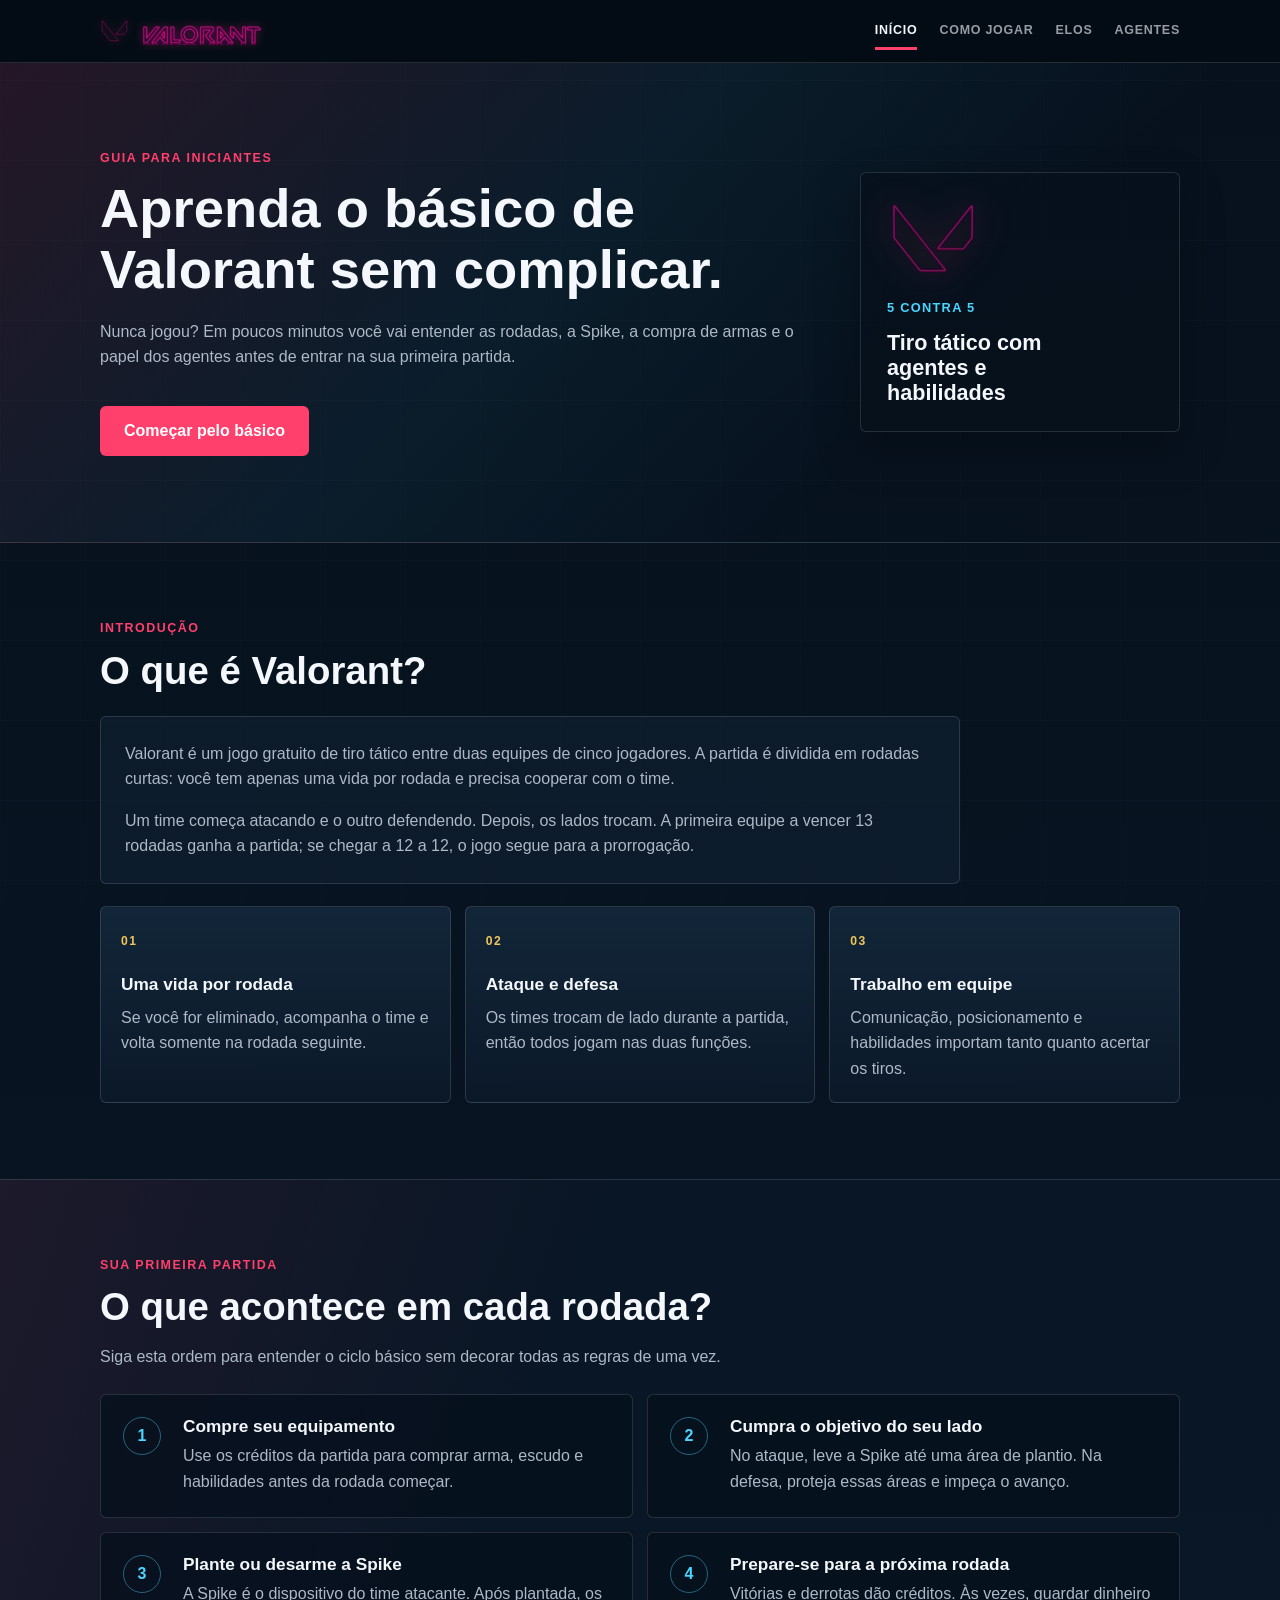
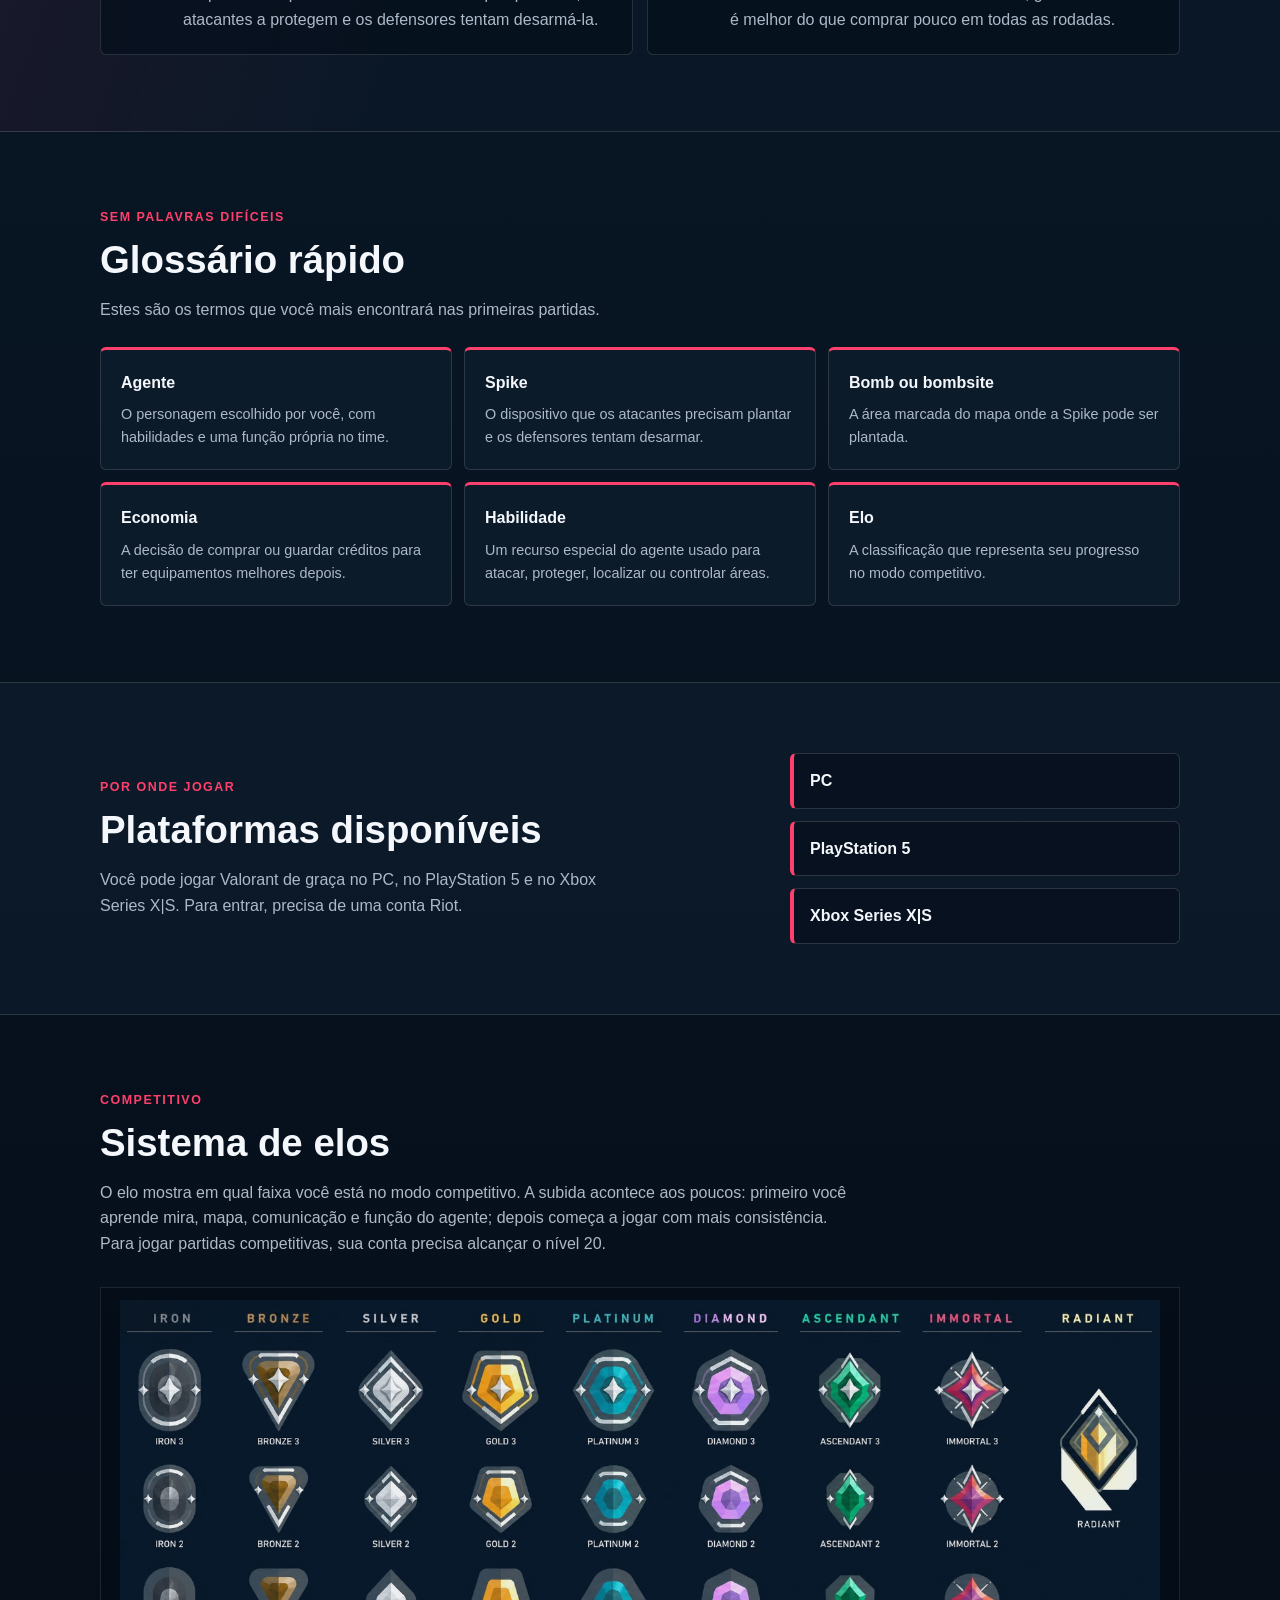
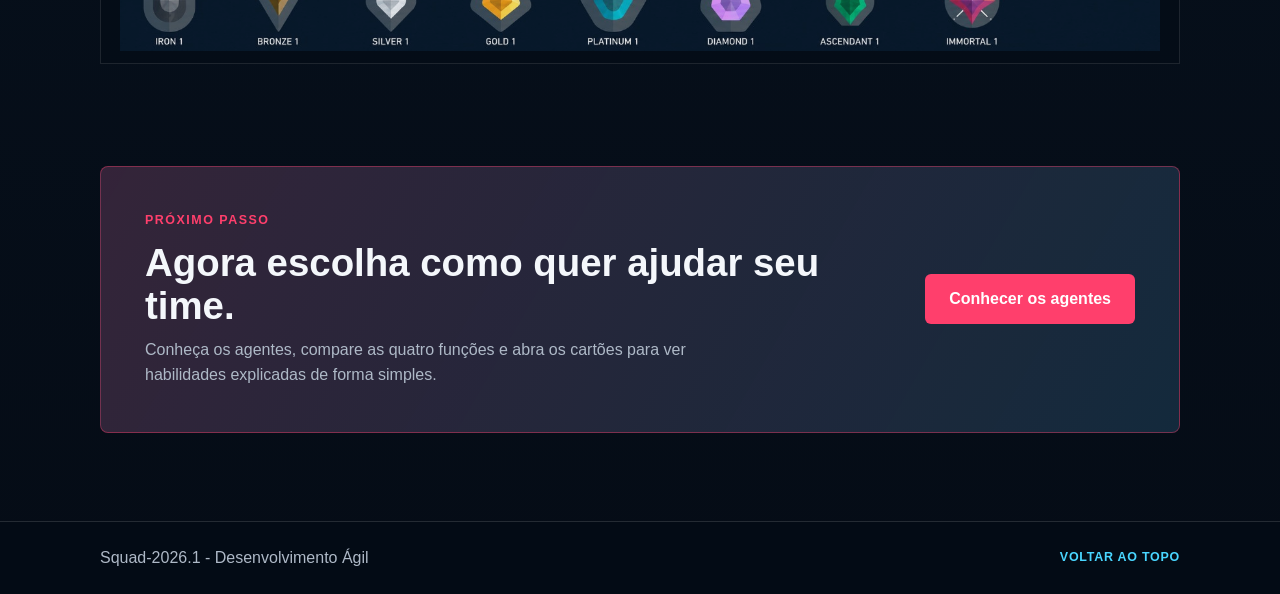
==== commit 85aca9e3: "Fix cached styles and agent presentation" ====
--- a/index.html
+++ b/index.html
@@ -5,7 +5,7 @@
     <meta charset="UTF-8">
     <meta name="viewport" content="width=device-width, initial-scale=1.0">
     <title>Valorant | Início</title>
-    <link rel="stylesheet" href="style.css">
+    <link rel="stylesheet" href="style.css?v=20260615-2">
 </head>
 
 <body>
--- a/style.css
+++ b/style.css
@@ -349,7 +349,9 @@
 
 .glossary-grid div {
     padding: 20px;
+    border: 1px solid var(--line);
     border-top: 3px solid var(--accent);
+    border-radius: 6px;
     background: rgba(16, 31, 48, 0.68);
 }
 
@@ -746,23 +748,26 @@
     position: absolute;
     z-index: 4;
     top: 82px;
-    right: 10px;
-    left: 10px;
+    right: 8px;
+    left: 8px;
     display: flex;
     justify-content: space-between;
     pointer-events: none;
 }
 
 .track-button {
-    width: 42px;
-    height: 42px;
+    display: grid;
+    width: 40px;
+    height: 40px;
+    padding: 0 0 3px;
+    place-items: center;
     border: 1px solid rgba(255, 255, 255, 0.24);
     border-radius: 50%;
     background: rgba(8, 21, 35, 0.9);
     box-shadow: 0 8px 24px rgba(0, 0, 0, 0.38);
     color: var(--text);
     cursor: pointer;
-    font: 700 1.8rem/1 sans-serif;
+    font: 700 1.65rem/1 Bahnschrift, "Trebuchet MS", sans-serif;
     pointer-events: auto;
     transition: background 160ms, border-color 160ms, transform 160ms;
 }
@@ -849,18 +854,38 @@
     opacity: 1;
 }
 
+.agent-card[data-agent="astra"] .agent-photo {
+    transform: scale(1.22);
+    transform-origin: center bottom;
+}
+
+.agent-card[data-agent="raze"] .agent-photo {
+    transform: scale(1.16);
+    transform-origin: center bottom;
+}
+
+.agent-card[data-agent="tejo"] .agent-photo {
+    transform: scale(1.12);
+    transform-origin: center bottom;
+}
+
+.agent-card[data-agent="vyse"] .agent-photo {
+    transform: scale(1.12);
+    transform-origin: center bottom;
+}
+
 .agent-card[data-agent="waylay"] .agent-photo {
-    transform: scale(1.42);
+    transform: scale(1.55);
     transform-origin: center bottom;
 }
 
 .agent-card[data-agent="miks"] .agent-photo {
-    transform: scale(1.18);
+    transform: scale(1.34);
     transform-origin: center bottom;
 }
 
 .agent-card[data-agent="veto"] .agent-photo {
-    transform: scale(1.22);
+    transform: scale(1.38);
     transform-origin: center bottom;
 }
 
